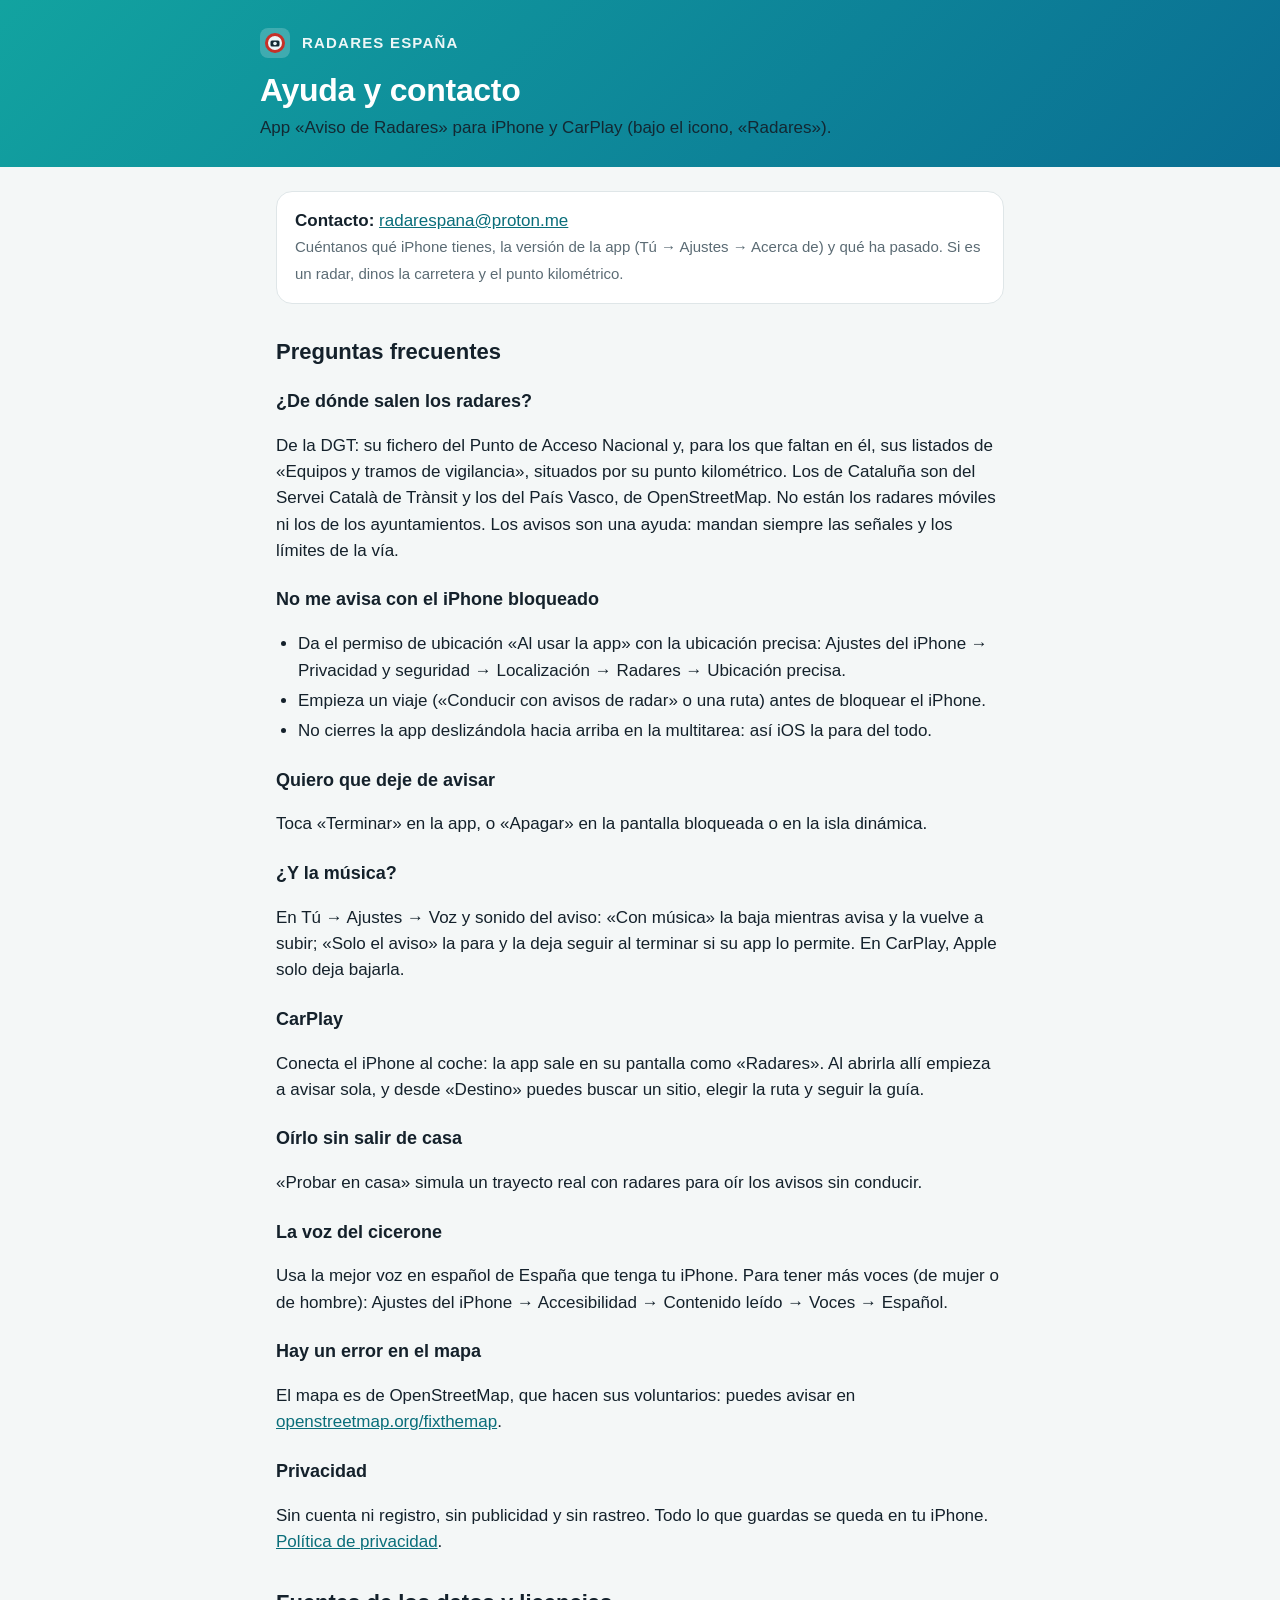
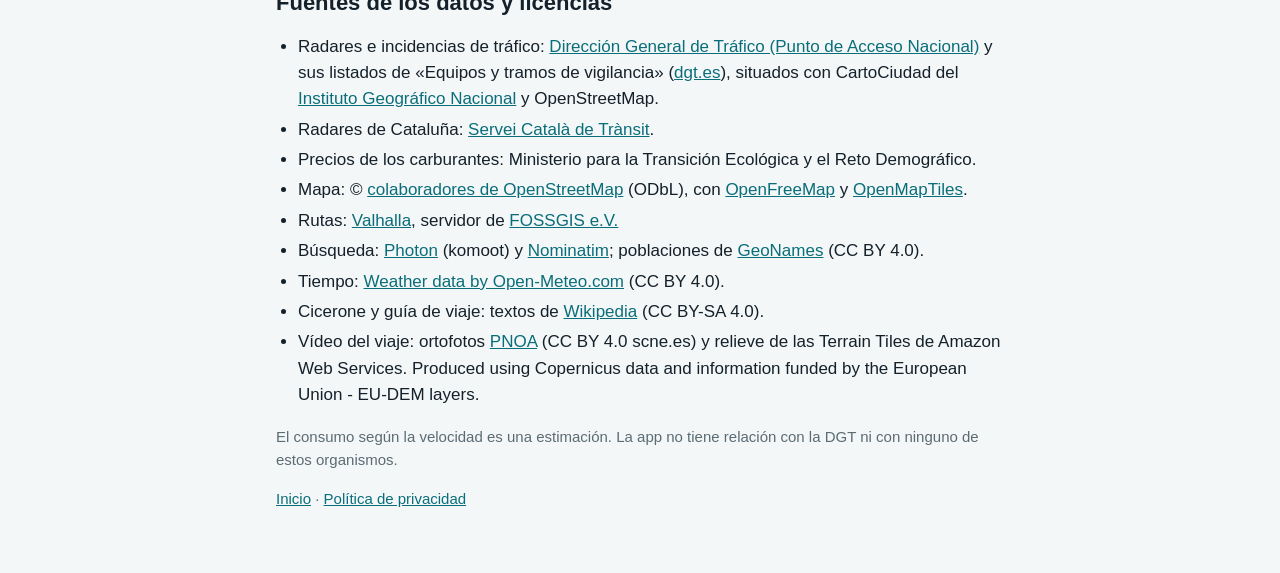
==== soporte.html @ 50d4e5dd "Páginas públicas de Aviso de Radares: privacidad, ayuda y servicios.json" ====
<!doctype html>
<html lang="es">
<head>
<meta charset="utf-8">
<meta name="viewport" content="width=device-width, initial-scale=1">
<title>Ayuda y contacto · Aviso de Radares</title>
<meta name="description" content="Ayuda, preguntas frecuentes, contacto y fuentes de los datos de la app Aviso de Radares.">
<link rel="stylesheet" href="estilo.css">
</head>
<body>
<header>
  <div class="caja">
    <a class="marca" href="./"><svg width="30" height="30" viewBox="0 0 30 30" aria-hidden="true"><rect width="30" height="30" rx="8" fill="#fff" fill-opacity=".22"/><circle cx="15" cy="15" r="8.5" fill="#fff" stroke="#d6281f" stroke-width="3"/><rect x="10.5" y="12.5" width="9" height="6" rx="1.5" fill="#14212b"/><circle cx="15" cy="15.5" r="1.8" fill="#fff"/></svg>Radares España</a>
    <h1>Ayuda y contacto</h1>
    <p>App «Aviso de Radares» para iPhone y CarPlay (bajo el icono, «Radares»).</p>
  </div>
</header>
<main>

<div class="tarjeta">
  <strong>Contacto:</strong> <a href="mailto:radarespana@proton.me">radarespana@proton.me</a><br>
  <span class="suave">Cuéntanos qué iPhone tienes, la versión de la app (Tú → Ajustes → Acerca de) y qué ha pasado. Si es un radar,
  dinos la carretera y el punto kilométrico.</span>
</div>

<h2>Preguntas frecuentes</h2>

<h3>¿De dónde salen los radares?</h3>
<p>De la DGT: su fichero del Punto de Acceso Nacional y, para los que faltan en él, sus listados de «Equipos y tramos de vigilancia»,
situados por su punto kilométrico. Los de Cataluña son del Servei Català de Trànsit y los del País Vasco, de OpenStreetMap. No están
los radares móviles ni los de los ayuntamientos. Los avisos son una ayuda: mandan siempre las señales y los límites de la vía.</p>

<h3>No me avisa con el iPhone bloqueado</h3>
<ul>
  <li>Da el permiso de ubicación «Al usar la app» con la ubicación precisa: Ajustes del iPhone → Privacidad y seguridad → Localización
  → Radares → Ubicación precisa.</li>
  <li>Empieza un viaje («Conducir con avisos de radar» o una ruta) antes de bloquear el iPhone.</li>
  <li>No cierres la app deslizándola hacia arriba en la multitarea: así iOS la para del todo.</li>
</ul>

<h3>Quiero que deje de avisar</h3>
<p>Toca «Terminar» en la app, o «Apagar» en la pantalla bloqueada o en la isla dinámica.</p>

<h3>¿Y la música?</h3>
<p>En Tú → Ajustes → Voz y sonido del aviso: «Con música» la baja mientras avisa y la vuelve a subir; «Solo el aviso» la para y la
deja seguir al terminar si su app lo permite. En CarPlay, Apple solo deja bajarla.</p>

<h3>CarPlay</h3>
<p>Conecta el iPhone al coche: la app sale en su pantalla como «Radares». Al abrirla allí empieza a avisar sola, y desde «Destino»
puedes buscar un sitio, elegir la ruta y seguir la guía.</p>

<h3>Oírlo sin salir de casa</h3>
<p>«Probar en casa» simula un trayecto real con radares para oír los avisos sin conducir.</p>

<h3>La voz del cicerone</h3>
<p>Usa la mejor voz en español de España que tenga tu iPhone. Para tener más voces (de mujer o de hombre): Ajustes del iPhone →
Accesibilidad → Contenido leído → Voces → Español.</p>

<h3>Hay un error en el mapa</h3>
<p>El mapa es de OpenStreetMap, que hacen sus voluntarios: puedes avisar en
<a href="https://www.openstreetmap.org/fixthemap">openstreetmap.org/fixthemap</a>.</p>

<h3>Privacidad</h3>
<p>Sin cuenta ni registro, sin publicidad y sin rastreo. Todo lo que guardas se queda en tu iPhone.
<a href="privacidad.html">Política de privacidad</a>.</p>

<h2>Fuentes de los datos y licencias</h2>
<ul>
  <li>Radares e incidencias de tráfico: <a href="https://nap.dgt.es/">Dirección General de Tráfico (Punto de Acceso Nacional)</a> y sus
  listados de «Equipos y tramos de vigilancia» (<a href="https://www.dgt.es/">dgt.es</a>), situados con CartoCiudad del
  <a href="https://www.ign.es/">Instituto Geográfico Nacional</a> y OpenStreetMap.</li>
  <li>Radares de Cataluña: <a href="https://transit.gencat.cat/">Servei Català de Trànsit</a>.</li>
  <li>Precios de los carburantes: Ministerio para la Transición Ecológica y el Reto Demográfico.</li>
  <li>Mapa: © <a href="https://www.openstreetmap.org/copyright">colaboradores de OpenStreetMap</a> (ODbL), con
  <a href="https://openfreemap.org/">OpenFreeMap</a> y <a href="https://openmaptiles.org/">OpenMapTiles</a>.</li>
  <li>Rutas: <a href="https://valhalla.github.io/valhalla/">Valhalla</a>, servidor de <a href="https://www.fossgis.de/">FOSSGIS e.V.</a></li>
  <li>Búsqueda: <a href="https://photon.komoot.io/">Photon</a> (komoot) y <a href="https://nominatim.org/">Nominatim</a>; poblaciones de
  <a href="https://www.geonames.org/">GeoNames</a> (CC BY 4.0).</li>
  <li>Tiempo: <a href="https://open-meteo.com/">Weather data by Open-Meteo.com</a> (CC BY 4.0).</li>
  <li>Cicerone y guía de viaje: textos de <a href="https://es.wikipedia.org/">Wikipedia</a> (CC BY-SA 4.0).</li>
  <li>Vídeo del viaje: ortofotos <a href="https://pnoa.ign.es/">PNOA</a> (CC BY 4.0 scne.es) y relieve de las Terrain Tiles de Amazon Web
  Services. Produced using Copernicus data and information funded by the European Union - EU-DEM layers.</li>
</ul>
<p class="suave">El consumo según la velocidad es una estimación. La app no tiene relación con la DGT ni con ninguno de estos organismos.</p>

<p class="suave"><a href="./">Inicio</a> · <a href="privacidad.html">Política de privacidad</a></p>
</main>
</body>
</html>
---- estilo.css ----
/* Páginas públicas de «Aviso de Radares» (privacidad, ayuda y servicios.json), en GitHub Pages.
   Sin letras ni nada de fuera: ninguna petición a terceros al abrirlas. Colores de la app (paleta «Mar»). */
:root {
  --fondo: #f4f7f7; --placa: #ffffff; --tinta: #14212b; --suave: #5b6b74; --linea: #dfe6e8;
  --marca: #0e8c99; --marca-ink: #0a6e7a; --degradado: linear-gradient(135deg, #12a3a0 0%, #0a6e93 100%);
  --radar: #d6281f;
}
@media (prefers-color-scheme: dark) {
  :root { --fondo: #0f1519; --placa: #172026; --tinta: #e9eff1; --suave: #9fb0b8; --linea: #26323a; --marca: #3cc3c0; --marca-ink: #5fd6d2; }
}
* { box-sizing: border-box; }
html { -webkit-text-size-adjust: 100%; }
body {
  margin: 0; background: var(--fondo); color: var(--tinta);
  font: 17px/1.55 -apple-system, BlinkMacSystemFont, "Segoe UI", Roboto, "Helvetica Neue", Arial, sans-serif;
}
header { background: var(--degradado); color: #fff; padding: 28px 16px 26px; }
header .caja, main { max-width: 760px; margin: 0 auto; }
header a { color: #fff; text-decoration: none; }
.marca { display: flex; align-items: center; gap: 12px; font-weight: 800; font-size: 15px; letter-spacing: .08em; text-transform: uppercase; opacity: .92; }
.marca svg { flex: none; }
h1 { margin: 14px 0 6px; font-size: 32px; line-height: 1.15; letter-spacing: -.01em; }
header p { margin: 0; opacity: .92; }
main { padding: 8px 16px 48px; }
h2 { font-size: 22px; margin: 34px 0 10px; line-height: 1.25; }
h3 { font-size: 18px; margin: 22px 0 6px; }
p, li { color: var(--tinta); }
.suave { color: var(--suave); font-size: 15px; }
a { color: var(--marca-ink); }
.tarjeta { background: var(--placa); border: 1px solid var(--linea); border-radius: 16px; padding: 16px 18px; margin: 16px 0; }
.botones { display: flex; flex-wrap: wrap; gap: 12px; margin-top: 18px; }
.boton { display: inline-block; padding: 12px 18px; border-radius: 12px; background: var(--placa); color: var(--marca-ink); font-weight: 700; text-decoration: none; border: 1px solid var(--linea); }
.boton.principal { background: var(--marca); color: #fff; border-color: transparent; }
table { width: 100%; border-collapse: collapse; font-size: 15px; }
th, td { text-align: left; vertical-align: top; padding: 10px 8px; border-top: 1px solid var(--linea); }
th { color: var(--suave); font-weight: 700; font-size: 13px; text-transform: uppercase; letter-spacing: .05em; border-top: 0; }
.tabla { overflow-x: auto; background: var(--placa); border: 1px solid var(--linea); border-radius: 16px; padding: 4px 10px; margin: 16px 0; }
ul { padding-left: 22px; }
li { margin: 4px 0; }
footer { max-width: 760px; margin: 0 auto; padding: 0 16px 40px; color: var(--suave); font-size: 14px; }
@media (max-width: 560px) {
  h1 { font-size: 27px; }
  th:nth-child(4), td:nth-child(4) { display: none; }
}
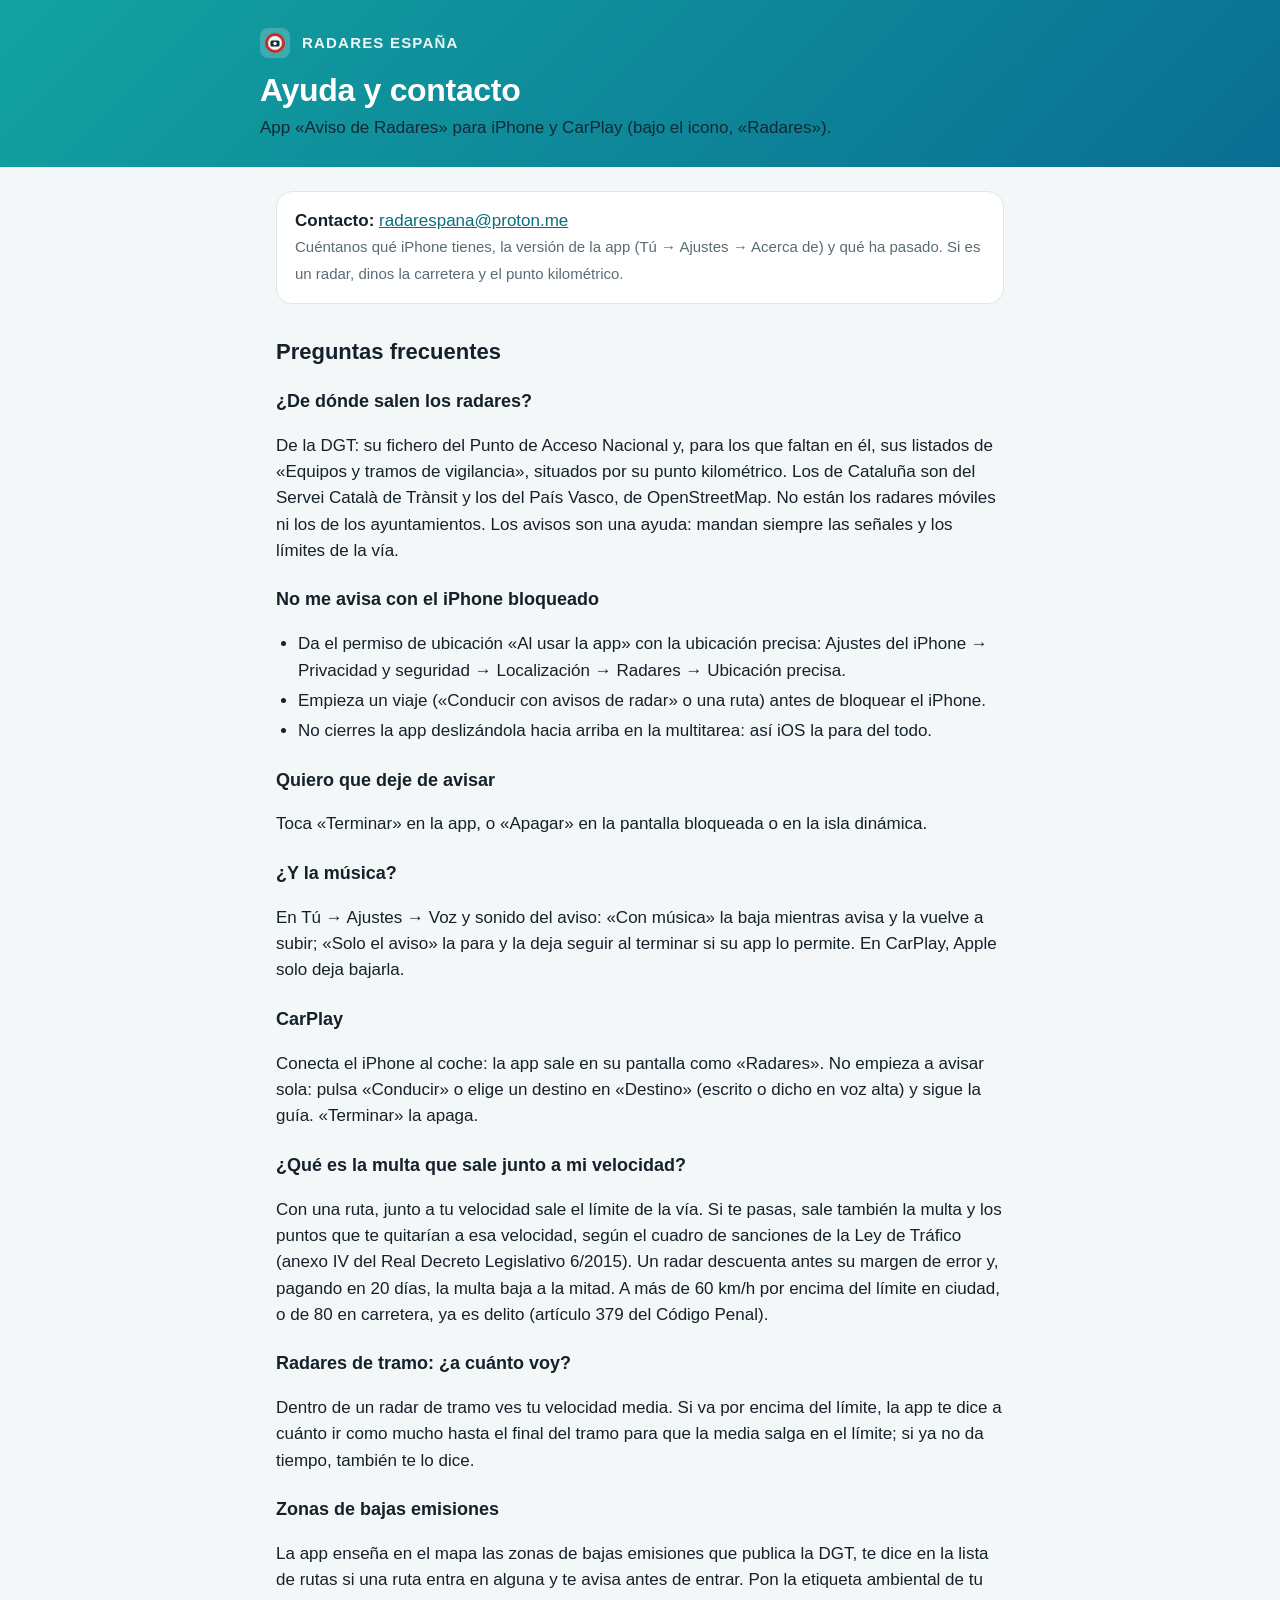
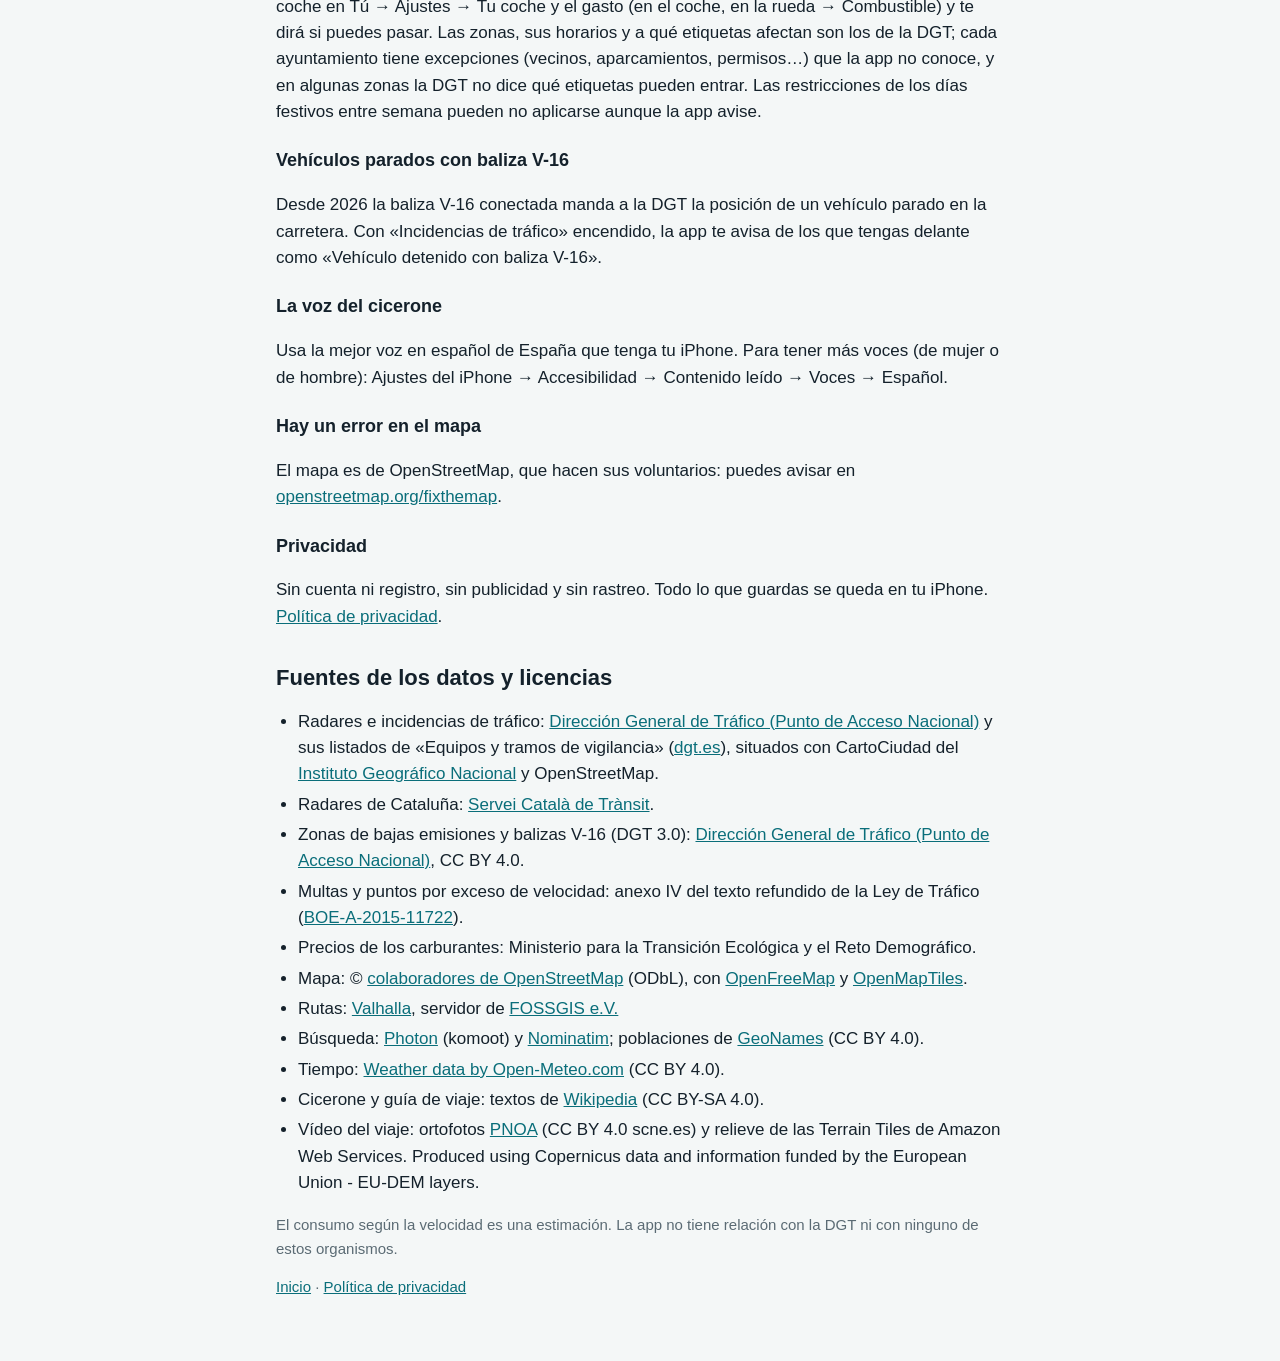
==== commit 6dc3a165: "Privacidad y ayuda: balizas V-16 de la DGT, zonas de bajas emisiones, multas y radares de tramo; fue" ====
--- a/soporte.html
+++ b/soporte.html
@@ -46,11 +46,29 @@
 deja seguir al terminar si su app lo permite. En CarPlay, Apple solo deja bajarla.</p>
 
 <h3>CarPlay</h3>
-<p>Conecta el iPhone al coche: la app sale en su pantalla como «Radares». Al abrirla allí empieza a avisar sola, y desde «Destino»
-puedes buscar un sitio, elegir la ruta y seguir la guía.</p>
+<p>Conecta el iPhone al coche: la app sale en su pantalla como «Radares». No empieza a avisar sola: pulsa «Conducir» o elige un
+destino en «Destino» (escrito o dicho en voz alta) y sigue la guía. «Terminar» la apaga.</p>
 
-<h3>Oírlo sin salir de casa</h3>
-<p>«Probar en casa» simula un trayecto real con radares para oír los avisos sin conducir.</p>
+<h3>¿Qué es la multa que sale junto a mi velocidad?</h3>
+<p>Con una ruta, junto a tu velocidad sale el límite de la vía. Si te pasas, sale también la multa y los puntos que te quitarían a esa
+velocidad, según el cuadro de sanciones de la Ley de Tráfico (anexo IV del Real Decreto Legislativo 6/2015). Un radar descuenta antes su
+margen de error y, pagando en 20 días, la multa baja a la mitad. A más de 60 km/h por encima del límite en ciudad, o de 80 en carretera,
+ya es delito (artículo 379 del Código Penal).</p>
+
+<h3>Radares de tramo: ¿a cuánto voy?</h3>
+<p>Dentro de un radar de tramo ves tu velocidad media. Si va por encima del límite, la app te dice a cuánto ir como mucho hasta el final
+del tramo para que la media salga en el límite; si ya no da tiempo, también te lo dice.</p>
+
+<h3>Zonas de bajas emisiones</h3>
+<p>La app enseña en el mapa las zonas de bajas emisiones que publica la DGT, te dice en la lista de rutas si una ruta entra en alguna y
+te avisa antes de entrar. Pon la etiqueta ambiental de tu coche en Tú → Ajustes → Tu coche y el gasto (en el coche, en la rueda →
+Combustible) y te dirá si puedes pasar. Las zonas, sus horarios y a qué etiquetas afectan son los de la DGT; cada ayuntamiento tiene
+excepciones (vecinos, aparcamientos, permisos…) que la app no conoce, y en algunas zonas la DGT no dice qué etiquetas pueden entrar.
+Las restricciones de los días festivos entre semana pueden no aplicarse aunque la app avise.</p>
+
+<h3>Vehículos parados con baliza V-16</h3>
+<p>Desde 2026 la baliza V-16 conectada manda a la DGT la posición de un vehículo parado en la carretera. Con «Incidencias de tráfico»
+encendido, la app te avisa de los que tengas delante como «Vehículo detenido con baliza V-16».</p>
 
 <h3>La voz del cicerone</h3>
 <p>Usa la mejor voz en español de España que tenga tu iPhone. Para tener más voces (de mujer o de hombre): Ajustes del iPhone →
@@ -70,6 +88,9 @@
   listados de «Equipos y tramos de vigilancia» (<a href="https://www.dgt.es/">dgt.es</a>), situados con CartoCiudad del
   <a href="https://www.ign.es/">Instituto Geográfico Nacional</a> y OpenStreetMap.</li>
   <li>Radares de Cataluña: <a href="https://transit.gencat.cat/">Servei Català de Trànsit</a>.</li>
+  <li>Zonas de bajas emisiones y balizas V-16 (DGT 3.0): <a href="https://nap.dgt.es/">Dirección General de Tráfico (Punto de Acceso
+  Nacional)</a>, CC BY 4.0.</li>
+  <li>Multas y puntos por exceso de velocidad: anexo IV del texto refundido de la Ley de Tráfico (<a href="https://www.boe.es/buscar/act.php?id=BOE-A-2015-11722">BOE-A-2015-11722</a>).</li>
   <li>Precios de los carburantes: Ministerio para la Transición Ecológica y el Reto Demográfico.</li>
   <li>Mapa: © <a href="https://www.openstreetmap.org/copyright">colaboradores de OpenStreetMap</a> (ODbL), con
   <a href="https://openfreemap.org/">OpenFreeMap</a> y <a href="https://openmaptiles.org/">OpenMapTiles</a>.</li>
